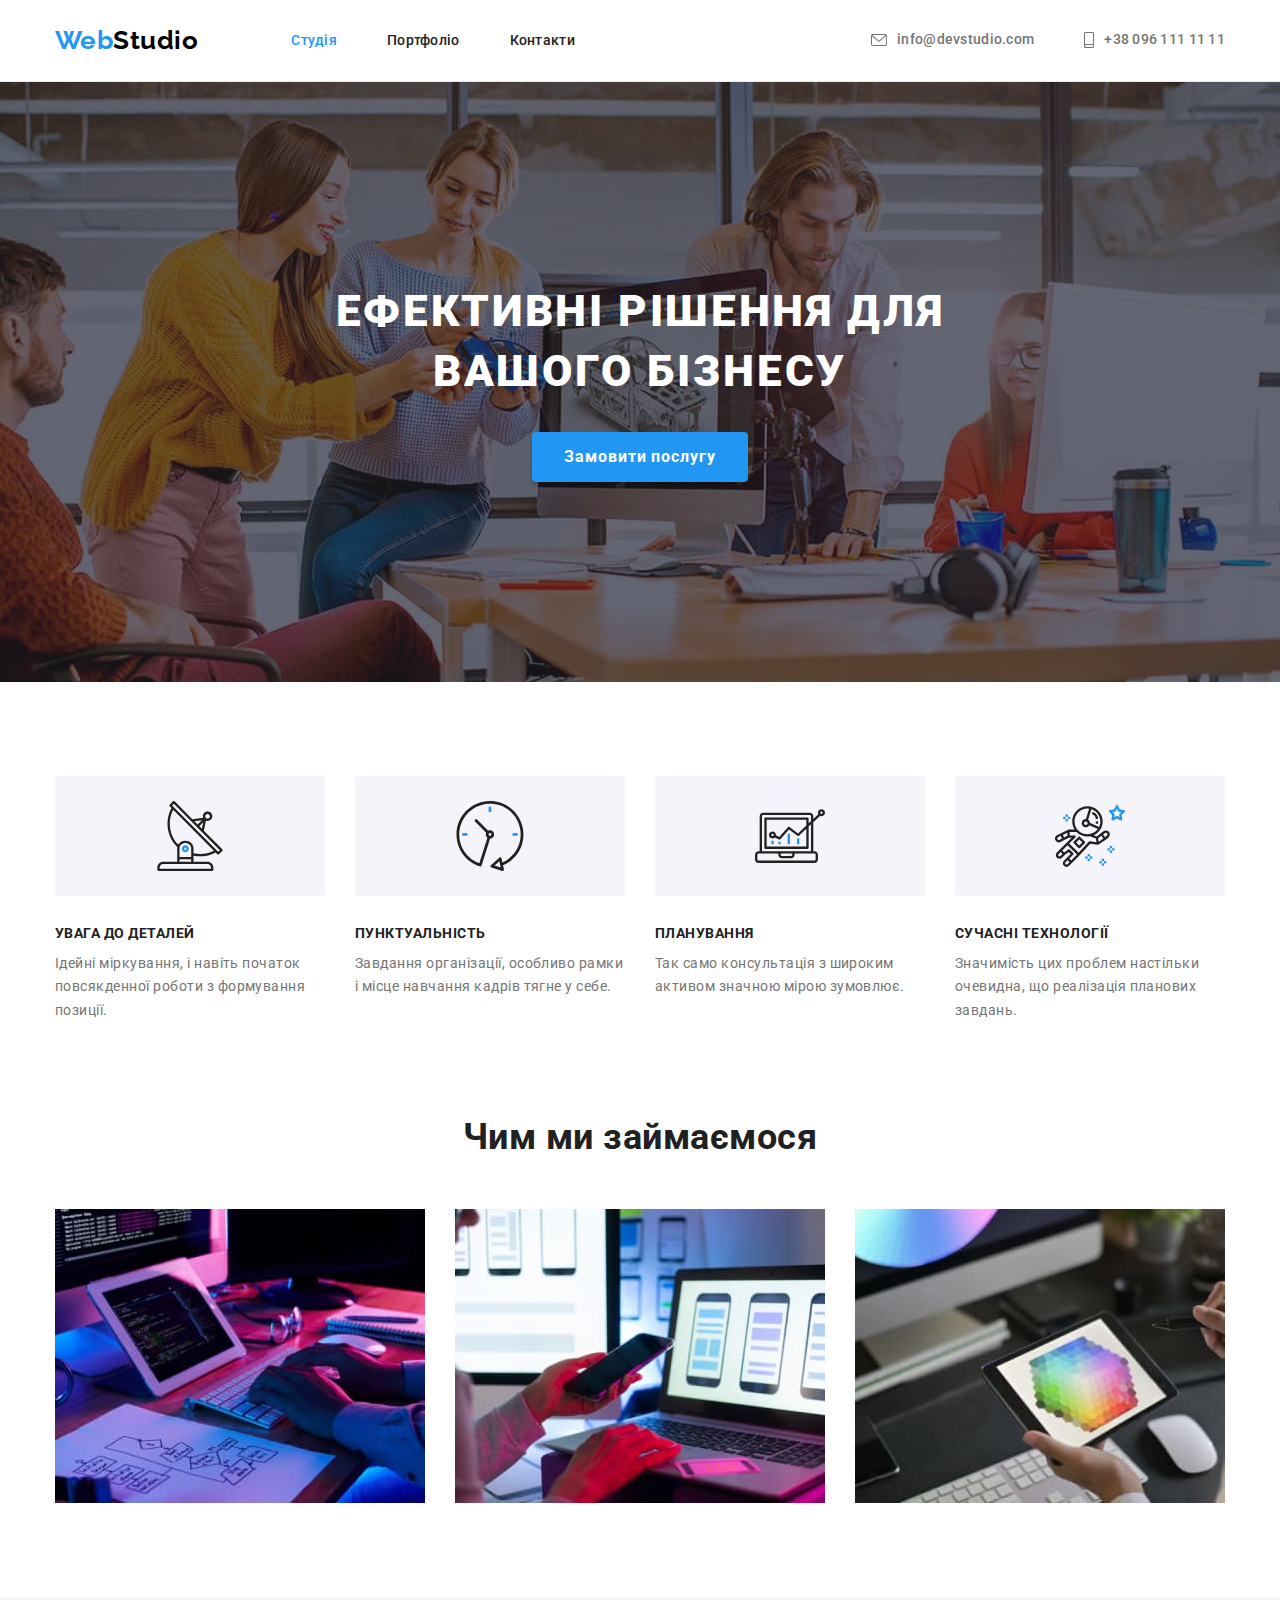
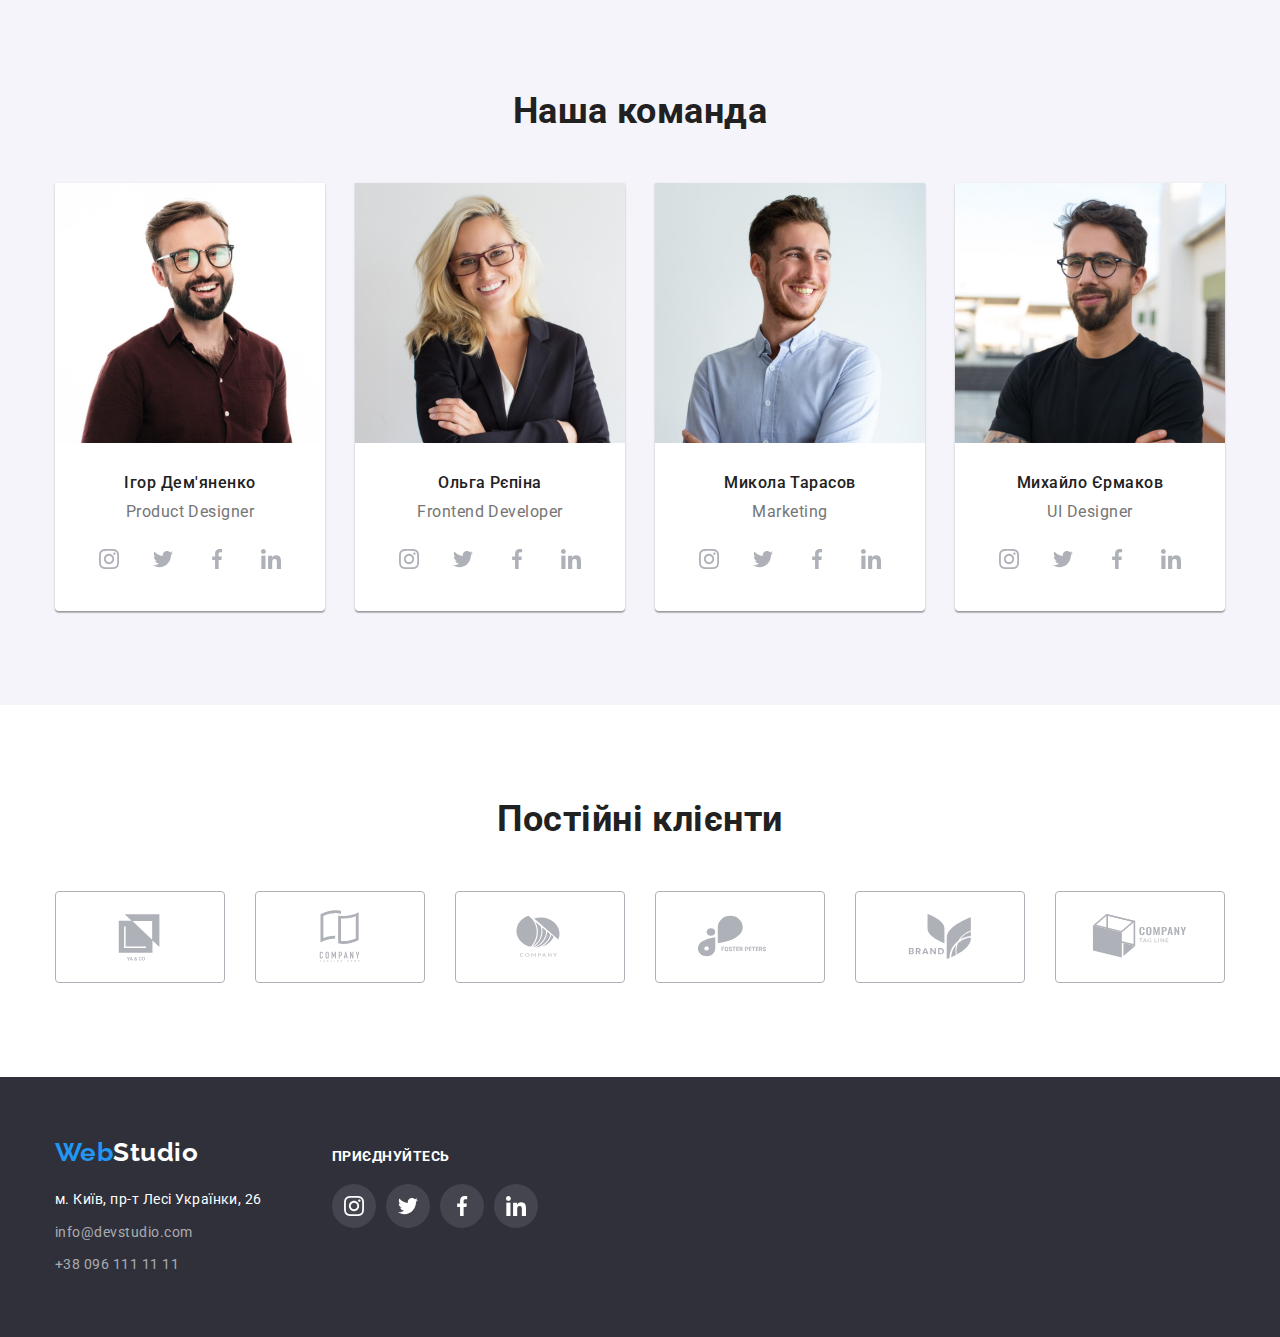
==== index.html @ dd280669 "creates repo" ====
<!DOCTYPE html>
<html lang="uk">
  <head>
    <meta charset="UTF-8" />
    <meta http-equiv="X-UA-Compatible" content="IE=edge" />
    <meta name="viewport" content="width=device-width, initial-scale=1.0" />
    <link rel="preconnect" href="https://fonts.googleapis.com" />
    <link rel="preconnect" href="https://fonts.gstatic.com" crossorigin />
    <link
      href="https://fonts.googleapis.com/css2?family=Raleway:wght@700&family=Roboto:wght@400;500;700;900&display=swap"
      rel="stylesheet"
    />
    <link
      rel="stylesheet"
      href="https://cdn.jsdelivr.net/npm/modern-normalize@1.1.0/modern-normalize.min.css"
    />
    <link rel="stylesheet" href="./styles/styles.css" />
    <title>WebStudio</title>
  </head>
  <body>
    <!--header-->
    <header class="page-header">
      <div class="container main-header">
        <nav class="header-nav">
          <div class="head-wrap">
            <a class="logo link" href="./index.html" lang="en">
              <span class="logo-accent">Web</span>Studio</a
            >
            <ul class="nav list">
              <li class="nav-list-item">
                <a href="./index.html" class="nav-link link current">Студія</a>
              </li>
              <li class="nav-list-item">
                <a href="./portfolio.html" class="nav-link link">Портфоліо</a>
              </li>
              <li class="nav-list-item">
                <a href="#" class="nav-link link">Контакти</a>
              </li>
            </ul>
          </div>
        </nav>
        <ul class="contacts list">
          <li class="header-contacts-item">
            <a
              href="mailto:info@devstudio.com"
              lang="en"
              class="header-contact-link link"
            >
              <svg class="icon-header">
                <use
                  lang="en"
                  aria-label="mail icon"
                  href="./images/sprite.svg#icon-envelope"
                ></use>
              </svg>
              info@devstudio.com</a
            >
          </li>
          <li class="header-contacts-item">
            <a href="tel:+380961111111" class="header-contact-link link">
              <svg class="icon-header telephone">
                <use
                  lang="en"
                  aria-label="telephone icon"
                  href="./images/sprite.svg#icon-smartphone"
                ></use>
              </svg>
              +38 096 111 11 11</a
            >
          </li>
        </ul>
      </div>
    </header>
    <!--content-->
    <main>
      <!--section1-hero-->
      <section class="hero">
        <div class="container">
          <div class="hero-wrapper">
            <h1 class="hero-title">Ефективні рішення для вашого бізнесу</h1>
            <button type="button" class="hero-button">Замовити послугу</button>
          </div>
        </div>
      </section>
      <!--section2-features-->
      <section class="features section">
        <div class="container">
          <h2 class="title-hide">Особливості</h2>
          <ul class="features-list list">
            <li class="feature-item">
              <div class="feature-icon-wrapper">
                <svg lang="en" aria-label="feature icon" class="feature-icon">
                  <use href="./images/sprite.svg#icon-feat1"></use>
                </svg>
              </div>
              <h3 class="feature-title">Увага до деталей</h3>
              <p class="feature-description">
                Ідейні міркування, і навіть початок повсякденної роботи з
                формування позиції.
              </p>
            </li>
            <li class="feature-item">
              <div class="feature-icon-wrapper">
                <svg lang="en" aria-label="feature icon" class="feature-icon">
                  <use href="./images/sprite.svg#icon-feat2"></use>
                </svg>
              </div>
              <h3 class="feature-title">Пунктуальність</h3>
              <p class="feature-description">
                Завдання організації, особливо рамки і місце навчання кадрів
                тягне у себе.
              </p>
            </li>
            <li class="feature-item">
              <div class="feature-icon-wrapper">
                <svg lang="en" aria-label="feature icon" class="feature-icon">
                  <use href="./images/sprite.svg#icon-feat3"></use>
                </svg>
              </div>
              <h3 class="feature-title">Планування</h3>
              <p class="feature-description">
                Так само консультація з широким активом значною мірою зумовлює.
              </p>
            </li>
            <li class="feature-item">
              <div class="feature-icon-wrapper">
                <svg lang="en" aria-label="feature icon" class="feature-icon">
                  <use href="./images/sprite.svg#icon-feat4"></use>
                </svg>
              </div>
              <h3 class="feature-title">Сучасні технології</h3>
              <p class="feature-description">
                Значимість цих проблем настільки очевидна, що реалізація
                планових завдань.
              </p>
            </li>
          </ul>
        </div>
      </section>
      <!--section3-what-we-do-->
      <section class="our-work section">
        <div class="container">
          <h2 class="section-title">Чим ми займаємося</h2>
          <ul class="work-list list">
            <li class="work-list-line">
              <img
                src="./images/main/wwd1.jpg"
                alt="Фото чим ми займаємось 1"
                width="370"
              />
            </li>
            <li class="work-list-line">
              <img
                src="./images/main/wwd2.jpg"
                alt="Фото чим ми займаємось 2"
                width="370"
              />
            </li>
            <li class="work-list-line">
              <img
                src="./images/main/wwd3.jpg"
                alt="Фото чим ми займаємось 3"
                width="370"
              />
            </li>
          </ul>
        </div>
      </section>
      <!-- section4-our-team-->
      <section class="our-team section">
        <div class="container">
          <h2 class="section-title">Наша команда</h2>
          <ul class="team-list list">
            <li class="team-member-card item">
              <img
                src="./images/main/ot1.jpg"
                alt="Ігор Дем'яненко"
                width="270"
              />
              <div class="member-description">
                <h3 class="team-member">Ігор Дем'яненко</h3>
                <p lang="en" class="team-member-position">Product Designer</p>
                <ul class="social-list list">
                  <li class="social-list-item">
                    <a href="#" class="social-list-link link">
                      <svg
                        lang="en"
                        aria-label="instagram link"
                        class="social-list-icon"
                      >
                        <use href="./images/sprite.svg#icon-instagram"></use>
                      </svg>
                    </a>
                  </li>
                  <li class="social-list-item">
                    <a href="#" class="social-list-link link">
                      <svg
                        lang="en"
                        aria-label="twitter link"
                        class="social-list-icon"
                      >
                        <use href="./images/sprite.svg#icon-twitter"></use>
                      </svg>
                    </a>
                  </li>
                  <li class="social-list-item">
                    <a href="#" class="social-list-link link">
                      <svg
                        lang="en"
                        aria-label="facebook link"
                        class="social-list-icon"
                      >
                        <use href="./images/sprite.svg#icon-facebook"></use>
                      </svg>
                    </a>
                  </li>
                  <li class="social-list-item">
                    <a href="#" class="social-list-link link">
                      <svg
                        lang="en"
                        aria-label="linkedin link"
                        class="social-list-icon"
                      >
                        <use href="./images/sprite.svg#icon-linkedin"></use>
                      </svg>
                    </a>
                  </li>
                </ul>
              </div>
            </li>
            <li class="team-member-card item">
              <img src="./images/main/ot2.jpg" alt="Ольга Рєпіна" width="270" />
              <div class="member-description">
                <h3 class="team-member">Ольга Рєпіна</h3>
                <p class="team-member-position" lang="en">Frontend Developer</p>
                <ul class="social-list list">
                  <li class="social-list-item">
                    <a href="#" class="social-list-link link">
                      <svg
                        lang="en"
                        aria-label="instagram link"
                        class="social-list-icon"
                      >
                        <use href="./images/sprite.svg#icon-instagram"></use>
                      </svg>
                    </a>
                  </li>
                  <li class="social-list-item">
                    <a href="#" class="social-list-link link">
                      <svg
                        lang="en"
                        aria-label="twitter link"
                        class="social-list-icon"
                      >
                        <use href="./images/sprite.svg#icon-twitter"></use>
                      </svg>
                    </a>
                  </li>
                  <li class="social-list-item">
                    <a href="#" class="social-list-link link">
                      <svg
                        lang="en"
                        aria-label="facebook link"
                        class="social-list-icon"
                      >
                        <use href="./images/sprite.svg#icon-facebook"></use>
                      </svg>
                    </a>
                  </li>
                  <li class="social-list-item">
                    <a href="#" class="social-list-link link">
                      <svg
                        lang="en"
                        aria-label="linkedin link"
                        class="social-list-icon"
                      >
                        <use href="./images/sprite.svg#icon-linkedin"></use>
                      </svg>
                    </a>
                  </li>
                </ul>
              </div>
            </li>
            <li class="team-member-card item">
              <img
                src="./images/main/ot3.jpg"
                alt="Микола Тарасов"
                width="270"
              />
              <div class="member-description">
                <h3 class="team-member">Микола Тарасов</h3>
                <p class="team-member-position" lang="en">Marketing</p>
                <ul class="social-list list">
                  <li class="social-list-item">
                    <a href="#" class="social-list-link link">
                      <svg
                        lang="en"
                        aria-label="instagram link"
                        class="social-list-icon"
                      >
                        <use href="./images/sprite.svg#icon-instagram"></use>
                      </svg>
                    </a>
                  </li>
                  <li class="social-list-item">
                    <a href="#" class="social-list-link link">
                      <svg
                        lang="en"
                        aria-label="twitter link"
                        class="social-list-icon"
                      >
                        <use href="./images/sprite.svg#icon-twitter"></use>
                      </svg>
                    </a>
                  </li>
                  <li class="social-list-item">
                    <a href="#" class="social-list-link link">
                      <svg
                        lang="en"
                        aria-label="facebook link"
                        class="social-list-icon"
                      >
                        <use href="./images/sprite.svg#icon-facebook"></use>
                      </svg>
                    </a>
                  </li>
                  <li class="social-list-item">
                    <a href="#" class="social-list-link link">
                      <svg
                        lang="en"
                        aria-label="linkedin link"
                        class="social-list-icon"
                      >
                        <use href="./images/sprite.svg#icon-linkedin"></use>
                      </svg>
                    </a>
                  </li>
                </ul>
              </div>
            </li>
            <li class="team-member-card item">
              <img
                src="./images/main/ot4.jpg"
                alt="Михайло Єрмаков"
                width="270"
              />
              <div class="member-description">
                <h3 class="team-member">Михайло Єрмаков</h3>
                <p class="team-member-position" lang="en">UI Designer</p>
                <ul class="social-list list">
                  <li class="social-list-item">
                    <a href="#" class="social-list-link link">
                      <svg
                        lang="en"
                        aria-label="instagram link"
                        class="social-list-icon"
                      >
                        <use href="./images/sprite.svg#icon-instagram"></use>
                      </svg>
                    </a>
                  </li>
                  <li class="social-list-item">
                    <a href="#" class="social-list-link link">
                      <svg
                        lang="en"
                        aria-label="twitter link"
                        class="social-list-icon"
                      >
                        <use href="./images/sprite.svg#icon-twitter"></use>
                      </svg>
                    </a>
                  </li>
                  <li class="social-list-item">
                    <a href="#" class="social-list-link link">
                      <svg
                        lang="en"
                        aria-label="facebook link"
                        class="social-list-icon"
                      >
                        <use href="./images/sprite.svg#icon-facebook"></use>
                      </svg>
                    </a>
                  </li>
                  <li class="social-list-item">
                    <a href="#" class="social-list-link link">
                      <svg
                        lang="en"
                        aria-label="linkedin link"
                        class="social-list-icon"
                      >
                        <use href="./images/sprite.svg#icon-linkedin"></use>
                      </svg>
                    </a>
                  </li>
                </ul>
              </div>
            </li>
          </ul>
        </div>
      </section>
      <!--section5-our-clients-->
      <section class="clients section">
        <div class="container">
          <h2 class="section-title">Постійні клієнти</h2>
          <ul class="clients-list list">
            <li class="clients-item">
              <a href="" class="clients-link link">
                <svg
                  lang="en"
                  aria-label="clients logo"
                  class="clients-logo-icon"
                >
                  <use href="./images/sprite.svg#icon-logo1"></use>
                </svg>
              </a>
            </li>
            <li class="clients-item">
              <a href="" class="clients-link link">
                <svg
                  lang="en"
                  aria-label="clients logo"
                  class="clients-logo-icon"
                >
                  <use href="./images/sprite.svg#icon-logo2"></use>
                </svg>
              </a>
            </li>
            <li class="clients-item">
              <a href="" class="clients-link link">
                <svg
                  lang="en"
                  aria-label="clients logo"
                  class="clients-logo-icon"
                >
                  <use href="./images/sprite.svg#icon-logo3"></use>
                </svg>
              </a>
            </li>
            <li class="clients-item">
              <a href="" class="clients-link link">
                <svg
                  lang="en"
                  aria-label="clients logo"
                  class="clients-logo-icon"
                >
                  <use href="./images/sprite.svg#icon-logo4"></use>
                </svg>
              </a>
            </li>
            <li class="clients-item">
              <a href="" class="clients-link link">
                <svg
                  lang="en"
                  aria-label="clients logo"
                  class="clients-logo-icon"
                >
                  <use href="./images/sprite.svg#icon-logo5"></use>
                </svg>
              </a>
            </li>
            <li class="clients-item">
              <a href="" class="clients-link link">
                <svg
                  lang="en"
                  aria-label="clients logo"
                  class="clients-logo-icon"
                >
                  <use href="./images/sprite.svg#icon-logo6"></use>
                </svg>
              </a>
            </li>
          </ul>
        </div>
      </section>
    </main>
    <!--footer-->
    <footer class="main-footer">
      <div class="container footer-wrapper">
        <div class="footer-left-side">
          <a class="footer-logo link" href="./index.html" lang="en">
            <span class="logo-accent">Web</span>Studio</a
          >
          <address class="footer-address">
            <ul class="address-list list">
              <li class="footer-address-item">
                <a
                  class="address-map link"
                  href="https://goo.gl/maps/CPtrU1FHBa2aNyZL9"
                  target="_blank"
                  rel="noopener noreferrer nofollow"
                  >м. Київ, пр-т Лесі Українки, 26</a
                >
              </li>
              <li class="footer-address-item">
                <a
                  class="footer-contact link"
                  href="mailto:info@devstudio.com"
                  lang="en"
                  >info@devstudio.com</a
                >
              </li>
              <li class="footer-address-item">
                <a class="footer-contact link" href="tel:+380961111111"
                  >+38 096 111 11 11</a
                >
              </li>
            </ul>
          </address>
        </div>

        <div class="footer-social">
          <p class="foter-social-title">приєднуйтесь</p>
          <ul class="social-list list">
            <li class="footer-social-item">
              <a class="footer-social-link" href="">
                <svg
                  lang="en"
                  aria-label="instagram icon"
                  class="footer-social-icon"
                >
                  <use href="./images/sprite.svg#icon-instagram"></use>
                </svg>
              </a>
            </li>
            <li class="footer-social-item">
              <a class="footer-social-link" href="">
                <svg
                  lang="en"
                  aria-label="twitter icon"
                  class="footer-social-icon"
                >
                  <use href="./images/sprite.svg#icon-twitter"></use>
                </svg>
              </a>
            </li>
            <li class="footer-social-item">
              <a class="footer-social-link" href="">
                <svg
                  lang="en"
                  aria-label="facebook icon"
                  class="footer-social-icon"
                >
                  <use href="./images/sprite.svg#icon-facebook"></use>
                </svg>
              </a>
            </li>
            <li class="footer-social-item">
              <a class="footer-social-link" href="">
                <svg
                  lang="en"
                  aria-label="linkedin icon"
                  class="footer-social-icon"
                >
                  <use href="./images/sprite.svg#icon-linkedin"></use>
                </svg>
              </a>
            </li>
          </ul>
        </div>
      </div>
    </footer>
  </body>
</html>
---- styles/styles.css ----
:root {
  /* colors */
  --main-theme-color: #fff;
  --secondary-theme-color: #f5f5f5;
  --hero-bg-color: #c4c4c4;
  --hero-overlay-color: rgba(47, 48, 58, 0.4);
  --footer-bg-color: #2f303a;
  --filter-button-bg-color: #f5f4fa;
  --main-text-color: #212121;
  --secondary-text-color: #757575;
  --logo-header-color: #000;
  --accent-color: #2196f3;
  --button-bg-accent-color: #188ce8;
  --footer-contact-color: rgba(255, 255, 255, 0.6);
  --border-color: #ececec;
  --button-shadow: rgba(0, 0, 0, 0.15);
  --feature-bg-color: #f5f4fa;
  --team-member-box-shadow-color1: rgba(0, 0, 0, 0.12);
  --team-member-box-shadow-color2: rgba(0, 0, 0, 0.14);
  --team-member-box-shadow-color3: rgba(0, 0, 0, 0.2);
  --social-list-icon-fill: #afb1b8;
  --footer-social-link-color: rgba(255, 255, 255, 0.1);
  --portfolio-card-shadow-color1: rgba(0, 0, 0, 0.1);
  --portfolio-card-shadow-color2: rgba(0, 0, 0, 0.8);
  --portfolio-card-shadow-color3: rgba(0, 0, 0, 0.12);
  --portfolio-card-border-color: #eeeeee;

  /* fonts */
  --primary-font: "roboto", sans-serif;
  --secondary-font: "raleway", sans-serif;
}

/* styles reset */

h1,
h2,
h3,
h4,
p {
  margin-top: 0;
  margin-bottom: 0;
}

ul,
ol {
  margin-top: 0;
  margin-bottom: 0;
  padding-left: 0;
}

.link {
  text-decoration: none;
}

.list {
  list-style: none;
}

img {
  display: block;
  max-width: 100%;
  height: auto;
}

button {
  cursor: pointer;
}

/* =================common styles================ */
body {
  font-family: var(--primary-font);
  background-color: var(--main-theme-color);
  color: var(--main-text-color);
  letter-spacing: 0.03em;
}

.title-hide {
  position: absolute;
  white-space: nowrap;
  width: 1px;
  height: 1px;
  overflow: hidden;
  border: 0;
  padding: 0;
  clip: rect(0 0 0 0);
  clip-path: inset(50%);
  margin: -1px;
}

.container {
  width: 1200px;
  margin-left: auto;
  margin-right: auto;
  padding-left: 15px;
  padding-right: 15px;
}

.section {
  padding-bottom: 94px;
  padding-top: 94px;
}

.section-title {
  margin-bottom: 50px;

  text-align: center;
  font-weight: 700;
  font-size: 36px;
  line-height: 1.16;
}

/* =================/common styles================ */

/* =================index.html styles================ */

/* =====================header-styles===================== */
.page-header {
  border-bottom: 1px solid var(--border-color);
}

.main-header {
  display: flex;
  justify-content: space-between;
  align-items: center;
}

.head-wrap {
  display: flex;
  align-items: center;
}

.nav {
  display: flex;
  column-gap: 50px;
}

.logo {
  margin-right: 93px;
  padding-top: 25px;
  padding-bottom: 25px;

  font-family: var(--secondary-font);
  font-weight: 700;
  font-size: 26px;
  line-height: 1.19;
  color: var(--logo-header-color);
}

.logo-accent {
  color: var(--accent-color);
}

.nav-link {
  padding-top: 32px;
  padding-bottom: 32px;

  font-weight: 500;
  font-size: 14px;
  line-height: 1.14;
  letter-spacing: 0.02em;
  color: var(--main-text-color);
}

.nav .nav-link:hover,
.nav .nav-link:focus {
  color: var(--accent-color);
}

.contacts {
  display: flex;
  column-gap: 50px;
}

.icon-header {
  width: 16px;
  height: 12px;
  margin-right: 10px;
  fill: currentColor;
}

.icon-header.telephone {
  width: 10px;
  height: 16px;
}

.header-contact-link {
  padding-top: 32px;
  padding-bottom: 32px;

  display: flex;
  align-items: center;

  font-weight: 500;
  font-size: 14px;
  line-height: 1.14;
  letter-spacing: 0.02em;
  color: var(--secondary-text-color);
}

.header-contact-link:hover,
.header-contact-link:focus {
  color: var(--accent-color);
  fill: var(--accent-color);
}

/* =====================/header-styles===================== */

/* =====================hero-styles===================== */
.hero {
  margin: 0 auto;

  background-color: var(--hero-bg-color);
  background-image: linear-gradient(
      var(--hero-overlay-color),
      var(--hero-overlay-color)
    ),
    url(../images/main/bg.jpg);
  background-repeat: no-repeat;
  background-position: center;
  background-size: cover;

  max-width: 1600px;
  text-align: center;
  padding-top: 200px;
  padding-bottom: 200px;
}

.hero-title {
  margin-bottom: 30px;
  margin-left: auto;
  margin-right: auto;

  width: 700px;
  font-weight: 900;
  font-size: 44px;
  line-height: 1.36;
  letter-spacing: 0.06em;
  text-transform: uppercase;
  color: var(--main-theme-color);
}

.hero-button {
  display: flex;
  justify-content: center;
  align-items: center;

  margin-left: auto;
  margin-right: auto;

  width: 216px;
  height: 50px;

  text-align: center;
  font-family: inherit;
  background-color: var(--accent-color);
  font-weight: 700;
  font-size: 16px;
  line-height: 1.88;
  letter-spacing: 0.06em;
  color: var(--main-theme-color);
  cursor: pointer;

  border: 0;
  box-shadow: 0px 4px 4px var(--button-shadow);
  border-radius: 4px;
}

.hero-button:hover,
.hero-button:focus {
  background-color: var(--button-bg-accent-color);
}
/* =================/hero styles================ */

/* =================features styles================ */

.feature-icon-wrapper {
  display: flex;
  justify-content: center;
  align-items: center;

  margin-bottom: 30px;

  width: 270px;
  height: 120px;
  background: var(--feature-bg-color);
  border-radius: 4px;
}

.feature-icon {
  width: 70px;
  height: 70px;
}

.features-list {
  display: flex;
  column-gap: 30px;
}

.feature-item {
  flex-basis: calc((100% - 90px) / 4);
}

.feature-title {
  margin-bottom: 10px;

  font-weight: 700;
  font-size: 14px;
  line-height: 1.14;
  text-transform: uppercase;
}

.feature-description {
  font-size: 14px;
  line-height: 1.71;
  color: var(--secondary-text-color);
}
/* =================/features styles================ */

/* =================our work - styles================ */
.our-work {
  padding-top: 0;
}

.work-list {
  display: flex;
  column-gap: 30px;
}

.work-list-line {
  flex-basis: calc((100%-60px) / 3);
}
/* =================/our work - styles================ */

/* =================our team - styles================ */

.our-team {
  background-color: var(--filter-button-bg-color);
}

.team-list {
  display: flex;
  flex-wrap: wrap;
  gap: 30px;
}

.team-member-card {
  background-color: var(--main-theme-color);

  box-shadow: 0px 1px 3px var(--team-member-box-shadow-color1),
    0px 1px 1px var(--team-member-box-shadow-color2),
    0px 2px 1px var(--team-member-box-shadow-color3);
  border-radius: 0px 0px 4px 4px;
}

.team-member-card.item {
  flex-basis: calc((100% - 90px) / 4);
}

.member-description {
  padding: 30px;
}

.team-member {
  margin-bottom: 10px;

  text-align: center;

  font-weight: 500;
  font-size: 16px;
  line-height: 1.19;
}

.team-member-position {
  margin-bottom: 16px;

  text-align: center;

  font-size: 16px;
  line-height: 1.19;
  color: var(--secondary-text-color);
}

.social-list {
  display: flex;
  column-gap: 10px;
  justify-content: center;
}

.social-list-link {
  display: flex;
  justify-content: center;
  align-items: center;
  width: 44px;
  height: 44px;
  border-radius: 50%;
  background-color: var(--main-theme-color);
  fill: var(--social-list-icon-fill);
}

.social-list-icon {
  width: 20px;
  height: 20px;
}

.social-list-link:hover,
.social-list-link:focus {
  background-color: var(--accent-color);
}

.social-list-link:hover .social-list-icon,
.social-list-link:focus .social-list-icon {
  fill: var(--main-theme-color);
}
/* =================/our team - styles================ */

/* =================our clients - styles================ */

.clients-list {
  display: flex;
  gap: 30px;
}

.clients-link {
  border: 1px solid var(--social-list-icon-fill);
  border-radius: 4px;
  display: flex;
  justify-content: center;
  align-items: center;

  width: 170px;
  height: 92px;

  fill: var(--social-list-icon-fill);
}

.clients-logo-icon {
  width: 106px;
  height: 60px;
}

.clients-link:hover,
.clients-link:focus {
  border: 1px solid var(--accent-color);
}

.clients-link:hover .clients-logo-icon,
.clients-link:focus .clients-logo-icon {
  fill: var(--accent-color);
}

/* =================/our clients - styles================ */

/* =================footer styles================ */
.main-footer {
  padding-top: 60px;
  padding-bottom: 60px;
  background-color: var(--footer-bg-color);
}

.footer-wrapper {
  display: flex;
  align-items: baseline;
}

.footer-logo {
  display: block;
  margin-bottom: 20px;

  font-family: var(--secondary-font);
  font-weight: 700;
  font-size: 26px;
  line-height: 1.19;
  color: var(--main-theme-color);
}

.footer-address-item:not(:last-child) {
  margin-bottom: 9px;
}

.address-map {
  font-style: normal;
  font-size: 14px;
  line-height: 1.71;
  color: var(--main-theme-color);
}

.footer-contact {
  font-style: normal;
  font-size: 14px;
  line-height: 1.71;
  color: var(--footer-contact-color);
}

.address-map:hover,
.address-map:focus,
.footer-contact:hover,
.footer-contact:focus {
  color: var(--accent-color);
}

.footer-social {
  margin-left: 70px;
}

.foter-social-title {
  text-transform: uppercase;
  font-weight: 700;
  font-size: 14px;
  line-height: 1, 14;

  margin-bottom: 20px;

  color: var(--main-theme-color);
}

.footer-social-list {
  display: flex;
  justify-content: flex-start;
}

.footer-social-link {
  display: flex;
  justify-content: center;
  align-items: center;
  width: 44px;
  height: 44px;
  border-radius: 50%;
  background-color: var(--footer-social-link-color);
  fill: var(--main-theme-color);
}
.footer-social-icon {
  width: 20px;
  height: 20px;
}

.footer-social-link:hover,
.footer-social-link:focus {
  background-color: var(--accent-color);
}
/* =================/footer styles================ */

/* =================portfolio.html styles================ */

/* =================portfolio styles================ */

.filter-list {
  margin-bottom: 50px;
  display: flex;
  justify-content: center;
  column-gap: 8px;
}

.portfolio-button {
  padding-top: 6px;
  padding-bottom: 6px;
  padding-left: 25px;
  padding-right: 25px;

  min-width: 63px;

  background-color: var(--filter-button-bg-color);
  font-family: inherit;
  font-weight: 500;
  font-size: 16px;
  line-height: 1.63;
  cursor: pointer;

  border: 0;
  border-radius: 4px;
}

.portfolio-button:hover,
.portfolio-button:focus {
  background-color: var(--accent-color);
  color: var(--main-theme-color);

  box-shadow: 0px 3px 1px rgba(0, 0, 0, 0.1), 0px 1px 2px rgba(0, 0, 0, 0.08),
    0px 2px 2px rgba(0, 0, 0, 0.12);
}

.gallery-list {
  display: flex;
  flex-wrap: wrap;
  gap: 30px;
}

.project-link {
  display: inline-block;
}

.project-link:hover,
.project-link:focus {
  box-shadow: 0px 1px 1px rgba(0, 0, 0, 0.12), 0px 4px 4px rgba(0, 0, 0, 0.06),
    1px 4px 6px rgba(0, 0, 0, 0.16);
}

.item {
  flex-basis: calc((100% - 60px) / 3);
}

.project-wrapper {
  padding-left: 24px;
  padding-right: 24px;
  padding-top: 20px;
  padding-bottom: 20px;
  border-bottom: 1px solid var(--border-color);
  border-left: 1px solid var(--border-color);
  border-right: 1px solid var(--border-color);
}

.project-name {
  margin-bottom: 4px;

  font-weight: 700;
  font-size: 18px;
  line-height: 2;
  letter-spacing: 0.06em;
  color: var(--main-text-color);
}

.project-type {
  font-size: 16px;
  line-height: 1.88;
  color: var(--secondary-text-color);
}

.current {
  color: var(--accent-color);
}
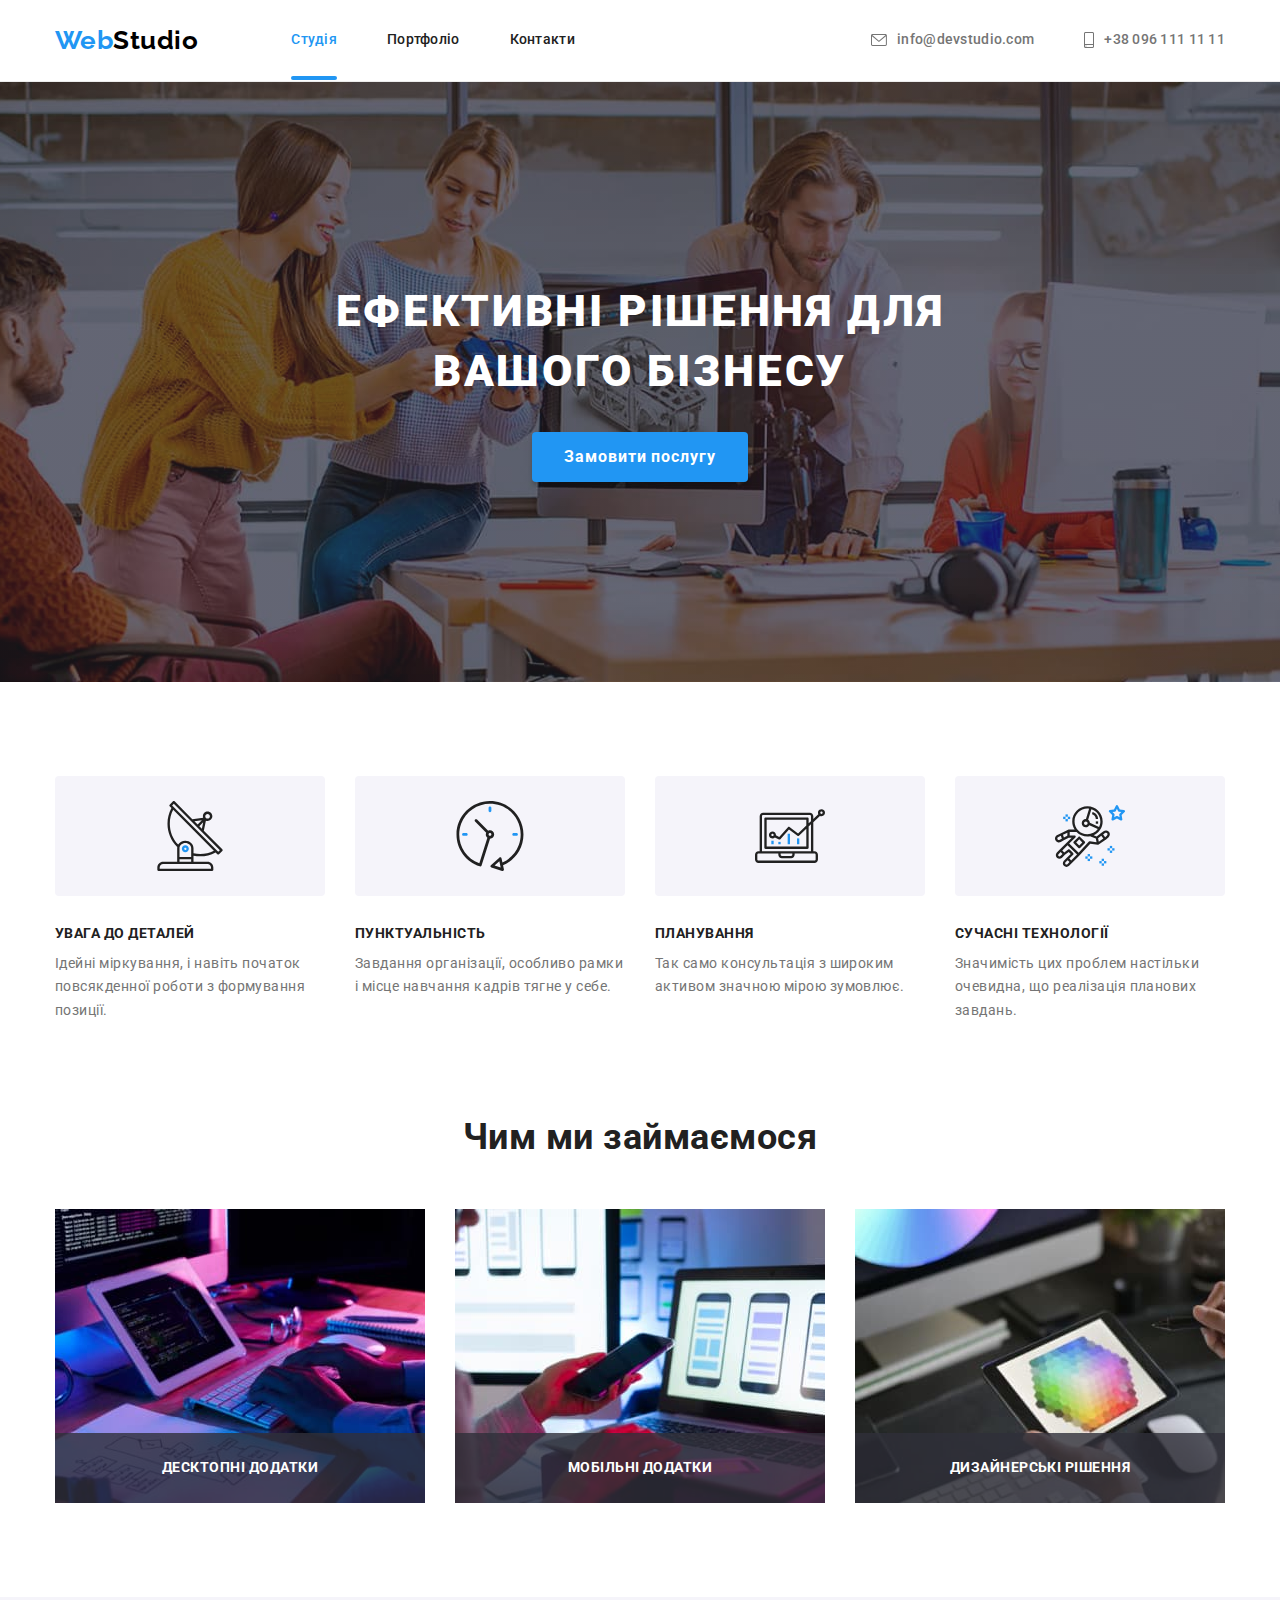
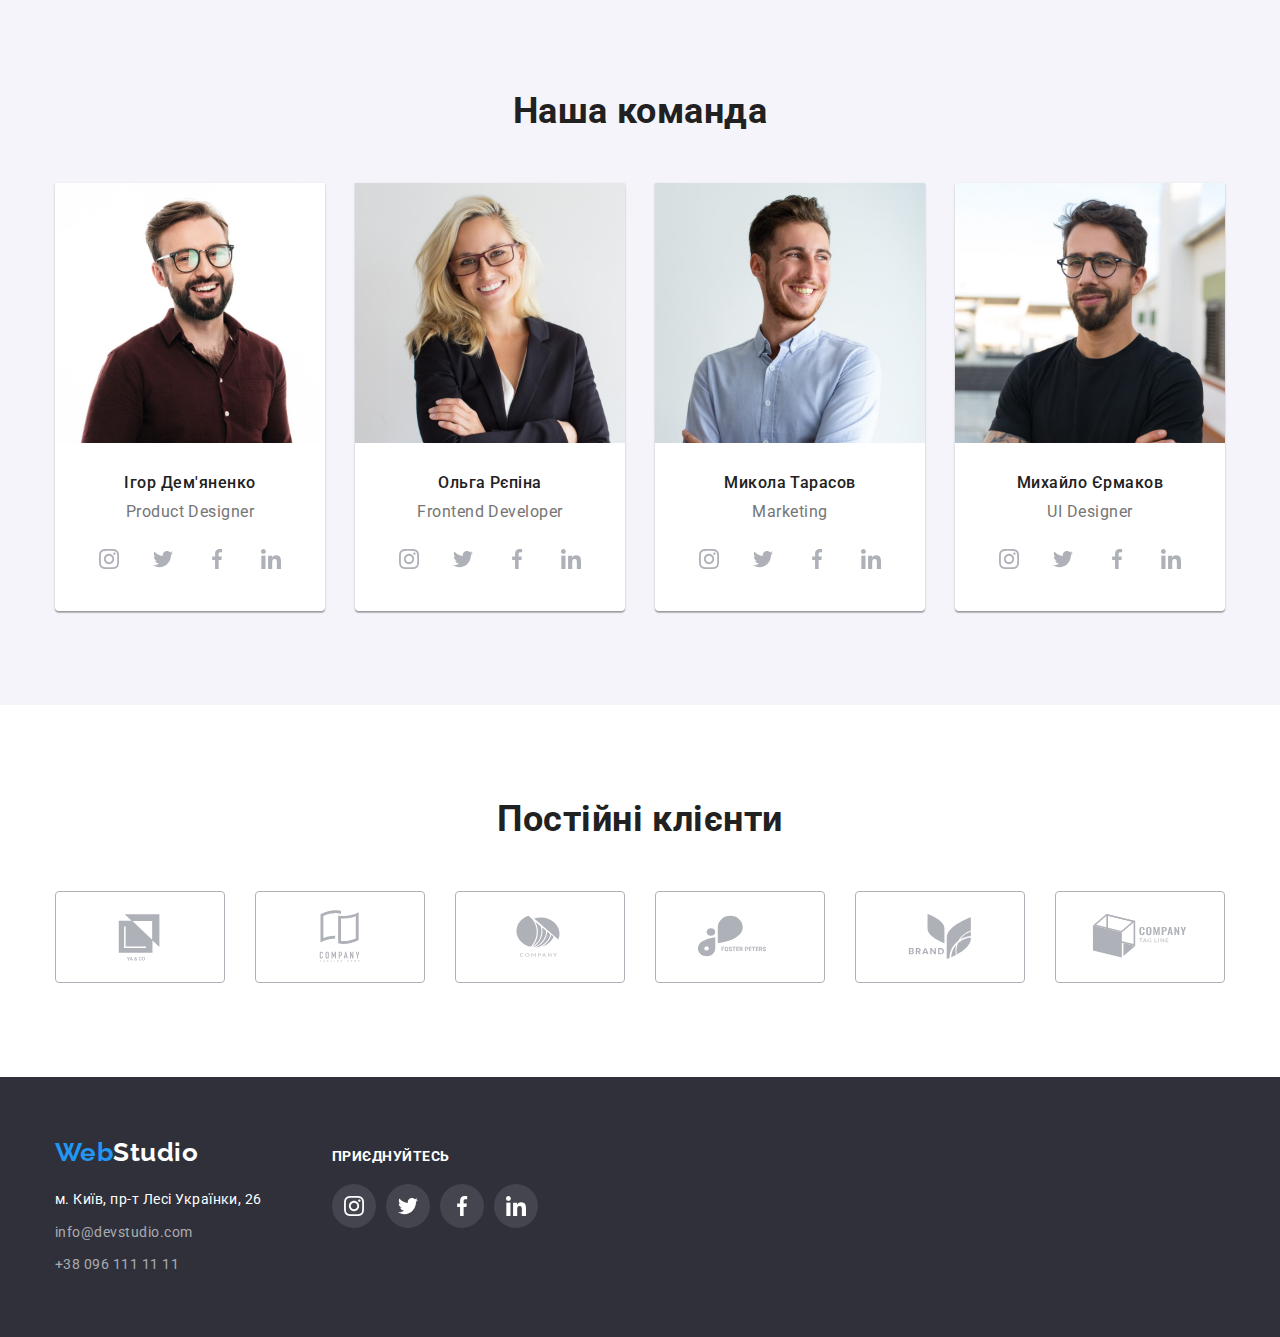
==== commit 97cf5698: "adds animations and modal" ====
--- a/index.html
+++ b/index.html
@@ -78,7 +78,9 @@
         <div class="container">
           <div class="hero-wrapper">
             <h1 class="hero-title">Ефективні рішення для вашого бізнесу</h1>
-            <button type="button" class="hero-button">Замовити послугу</button>
+            <button type="button" class="hero-button" data-modal-open>
+              Замовити послугу
+            </button>
           </div>
         </div>
       </section>
@@ -143,25 +145,34 @@
           <h2 class="section-title">Чим ми займаємося</h2>
           <ul class="work-list list">
             <li class="work-list-line">
-              <img
-                src="./images/main/wwd1.jpg"
-                alt="Фото чим ми займаємось 1"
-                width="370"
-              />
+              <div class="work-list-wrap">
+                <img
+                  src="./images/main/wwd1.jpg"
+                  alt="Фото чим ми займаємось 1"
+                  width="370"
+                />
+                <p class="our-wor-topic">Десктопні додатки</p>
+              </div>
             </li>
             <li class="work-list-line">
-              <img
-                src="./images/main/wwd2.jpg"
-                alt="Фото чим ми займаємось 2"
-                width="370"
-              />
+              <div class="work-list-wrap">
+                <img
+                  src="./images/main/wwd2.jpg"
+                  alt="Фото чим ми займаємось 2"
+                  width="370"
+                />
+                <p class="our-wor-topic">Мобільні додатки</p>
+              </div>
             </li>
             <li class="work-list-line">
-              <img
-                src="./images/main/wwd3.jpg"
-                alt="Фото чим ми займаємось 3"
-                width="370"
-              />
+              <div class="work-list-wrap">
+                <img
+                  src="./images/main/wwd3.jpg"
+                  alt="Фото чим ми займаємось 3"
+                  width="370"
+                />
+                <p class="our-wor-topic">Дизайнерські рішення</p>
+              </div>
             </li>
           </ul>
         </div>
@@ -559,5 +570,18 @@
         </div>
       </div>
     </footer>
+
+    <!--modals-->
+    <div class="backdrop is-hidden" data-modal>
+      <div class="modal">
+        <button type="button" class="close-modal-btn" data-modal-close>
+          <svg class="modal-close-icon">
+            <use href="./images/sprite.svg#icon-close-btn"></use>
+          </svg>
+        </button>
+      </div>
+    </div>
+    <!--scripts-->
+    <script src="./js/modal.js"></script>
   </body>
 </html>
--- a/styles/styles.css
+++ b/styles/styles.css
@@ -4,6 +4,7 @@
   --secondary-theme-color: #f5f5f5;
   --hero-bg-color: #c4c4c4;
   --hero-overlay-color: rgba(47, 48, 58, 0.4);
+  --our-work-overlay-bg: rgba(47, 48, 58, 0.8);
   --footer-bg-color: #2f303a;
   --filter-button-bg-color: #f5f4fa;
   --main-text-color: #212121;
@@ -24,10 +25,15 @@
   --portfolio-card-shadow-color2: rgba(0, 0, 0, 0.8);
   --portfolio-card-shadow-color3: rgba(0, 0, 0, 0.12);
   --portfolio-card-border-color: #eeeeee;
+  --portfolio-overlay-color: rgba(33, 150, 243, 0.9);
 
   /* fonts */
   --primary-font: "roboto", sans-serif;
   --secondary-font: "raleway", sans-serif;
+
+  /* animations */
+  --animation-timing-function: cubic-bezier(0.4, 0, 0.2, 1);
+  --animation-duration: 250ms;
 }
 
 /* styles reset */
@@ -150,7 +156,12 @@
   color: var(--accent-color);
 }
 
+.nav-list-item {
+  position: relative;
+}
+
 .nav-link {
+  display: block;
   padding-top: 32px;
   padding-bottom: 32px;
 
@@ -159,6 +170,21 @@
   line-height: 1.14;
   letter-spacing: 0.02em;
   color: var(--main-text-color);
+
+  transition: color var(--animation-duration) var(--animation-timing-function);
+}
+
+.current.nav-link::after {
+  position: absolute;
+  left: 0;
+  bottom: 0;
+
+  content: "";
+
+  width: 100%;
+  height: 4px;
+  background-color: var(--accent-color);
+  border-radius: 2px;
 }
 
 .nav .nav-link:hover,
@@ -175,7 +201,7 @@
   width: 16px;
   height: 12px;
   margin-right: 10px;
-  fill: currentColor;
+  --color: currentColor;
 }
 
 .icon-header.telephone {
@@ -195,12 +221,13 @@
   line-height: 1.14;
   letter-spacing: 0.02em;
   color: var(--secondary-text-color);
+
+  transition: color var(--animation-duration) var(--animation-timing-function);
 }
 
 .header-contact-link:hover,
 .header-contact-link:focus {
   color: var(--accent-color);
-  fill: var(--accent-color);
 }
 
 /* =====================/header-styles===================== */
@@ -263,6 +290,9 @@
   border: 0;
   box-shadow: 0px 4px 4px var(--button-shadow);
   border-radius: 4px;
+
+  transition: background-color var(--animation-duration)
+    var(--animation-timing-function);
 }
 
 .hero-button:hover,
@@ -329,6 +359,29 @@
 .work-list-line {
   flex-basis: calc((100%-60px) / 3);
 }
+
+.work-list-wrap {
+  position: relative;
+}
+
+.our-wor-topic {
+  position: absolute;
+  left: 0;
+  bottom: 0;
+
+  display: flex;
+  justify-content: center;
+  align-items: center;
+  height: 70px;
+  width: 100%;
+
+  text-transform: uppercase;
+  font-weight: 700;
+  font-size: 14px;
+  line-height: 1.14;
+  color: var(--main-theme-color);
+  background: var(--our-work-overlay-bg);
+}
 /* =================/our work - styles================ */
 
 /* =================our team - styles================ */
@@ -394,12 +447,17 @@
   height: 44px;
   border-radius: 50%;
   background-color: var(--main-theme-color);
-  fill: var(--social-list-icon-fill);
+  color: var(--social-list-icon-fill);
+
+  transition: background-color var(--animation-duration)
+    var(--animation-timing-function);
 }
 
 .social-list-icon {
   width: 20px;
   height: 20px;
+  --color: currentColor;
+  transition: color var(--animation-duration) var(--animation-timing-function);
 }
 
 .social-list-link:hover,
@@ -409,7 +467,7 @@
 
 .social-list-link:hover .social-list-icon,
 .social-list-link:focus .social-list-icon {
-  fill: var(--main-theme-color);
+  color: var(--main-theme-color);
 }
 /* =================/our team - styles================ */
 
@@ -430,12 +488,16 @@
   width: 170px;
   height: 92px;
 
-  fill: var(--social-list-icon-fill);
+  color: var(--social-list-icon-fill);
+
+  transition: border var(--animation-duration) var(--animation-timing-function);
 }
 
 .clients-logo-icon {
   width: 106px;
   height: 60px;
+  --color: currentColor;
+  transition: color var(--animation-duration) var(--animation-timing-function);
 }
 
 .clients-link:hover,
@@ -445,7 +507,7 @@
 
 .clients-link:hover .clients-logo-icon,
 .clients-link:focus .clients-logo-icon {
-  fill: var(--accent-color);
+  color: var(--accent-color);
 }
 
 /* =================/our clients - styles================ */
@@ -482,6 +544,7 @@
   font-size: 14px;
   line-height: 1.71;
   color: var(--main-theme-color);
+  transition: color var(--animation-duration) var(--animation-timing-function);
 }
 
 .footer-contact {
@@ -489,6 +552,7 @@
   font-size: 14px;
   line-height: 1.71;
   color: var(--footer-contact-color);
+  transition: color var(--animation-duration) var(--animation-timing-function);
 }
 
 .address-map:hover,
@@ -526,11 +590,14 @@
   height: 44px;
   border-radius: 50%;
   background-color: var(--footer-social-link-color);
-  fill: var(--main-theme-color);
+  color: var(--main-theme-color);
+  transition: background-color var(--animation-duration)
+    var(--animation-timing-function);
 }
 .footer-social-icon {
   width: 20px;
   height: 20px;
+  --color: currentColor;
 }
 
 .footer-social-link:hover,
@@ -538,6 +605,71 @@
   background-color: var(--accent-color);
 }
 /* =================/footer styles================ */
+
+/* =================modal styles================ */
+.backdrop {
+  position: fixed;
+  top: 0;
+  left: 0;
+  z-index: 100;
+  width: 100%;
+  height: 100%;
+  background-color: rgba(0, 0, 0, 0.2);
+
+  opacity: 1;
+  scale: 1;
+
+  transition: opacity var(--animation-duration) var(--animation-timing-function),
+    scale var(--animation-duration) var(--animation-timing-function);
+}
+
+.modal {
+  position: absolute;
+  top: 50%;
+  left: 50%;
+  transform: translate(-50%, -50%);
+
+  width: 528px;
+  height: 581px;
+
+  background: var(--main-theme-color);
+  box-shadow: 0px 1px 3px rgba(0, 0, 0, 0.12), 0px 1px 1px rgba(0, 0, 0, 0.14),
+    0px 2px 1px rgba(0, 0, 0, 0.2);
+  border-radius: 4px;
+}
+
+.close-modal-btn {
+  position: absolute;
+  right: 0;
+  top: 0;
+
+  display: flex;
+  justify-content: center;
+  align-items: center;
+
+  margin: 8px;
+
+  width: 30px;
+  height: 30px;
+  border-radius: 50%;
+  background: transparent;
+  border: 1px solid rgba(0, 0, 0, 0.1);
+  padding: 0;
+  color: var(--logo-header-color);
+}
+
+.modal-close-icon {
+  width: 18px;
+  height: 18px;
+  --color: currentColor;
+}
+
+.is-hidden {
+  visibility: hidden;
+  opacity: 0;
+  pointer-events: none;
+}
+/* =================/modal styles================ */
 
 /* =================portfolio.html styles================ */
 
@@ -567,6 +699,10 @@
 
   border: 0;
   border-radius: 4px;
+
+  transition: color var(--animation-duration) var(--animation-timing-function),
+    background-color var(--animation-duration) var(--animation-timing-function),
+    box-shadow var(--animation-duration) var(--animation-timing-function);
 }
 
 .portfolio-button:hover,
@@ -586,12 +722,47 @@
 
 .project-link {
   display: inline-block;
+  transition: box-shadow var(--animation-duration)
+    var(--animation-timing-function);
 }
 
 .project-link:hover,
 .project-link:focus {
   box-shadow: 0px 1px 1px rgba(0, 0, 0, 0.12), 0px 4px 4px rgba(0, 0, 0, 0.06),
     1px 4px 6px rgba(0, 0, 0, 0.16);
+}
+
+.project-link-overlay {
+  position: relative;
+  overflow: hidden;
+}
+
+.project-link:hover .project-link-overlay-text,
+.project-link:focus .project-link-overlay-text {
+  transform: translateY(0%);
+}
+
+.project-link-overlay-text {
+  position: absolute;
+
+  top: 0;
+  left: 0;
+
+  padding: 63px 24px;
+
+  width: 100%;
+  height: 100%;
+
+  text-align: left;
+  font-size: 18px;
+  line-height: 1.55;
+  background-color: var(--portfolio-overlay-color);
+  color: var(--main-theme-color);
+
+  transform: translateY(100%);
+
+  transition: transform var(--animation-duration)
+    var(--animation-timing-function);
 }
 
 .item {
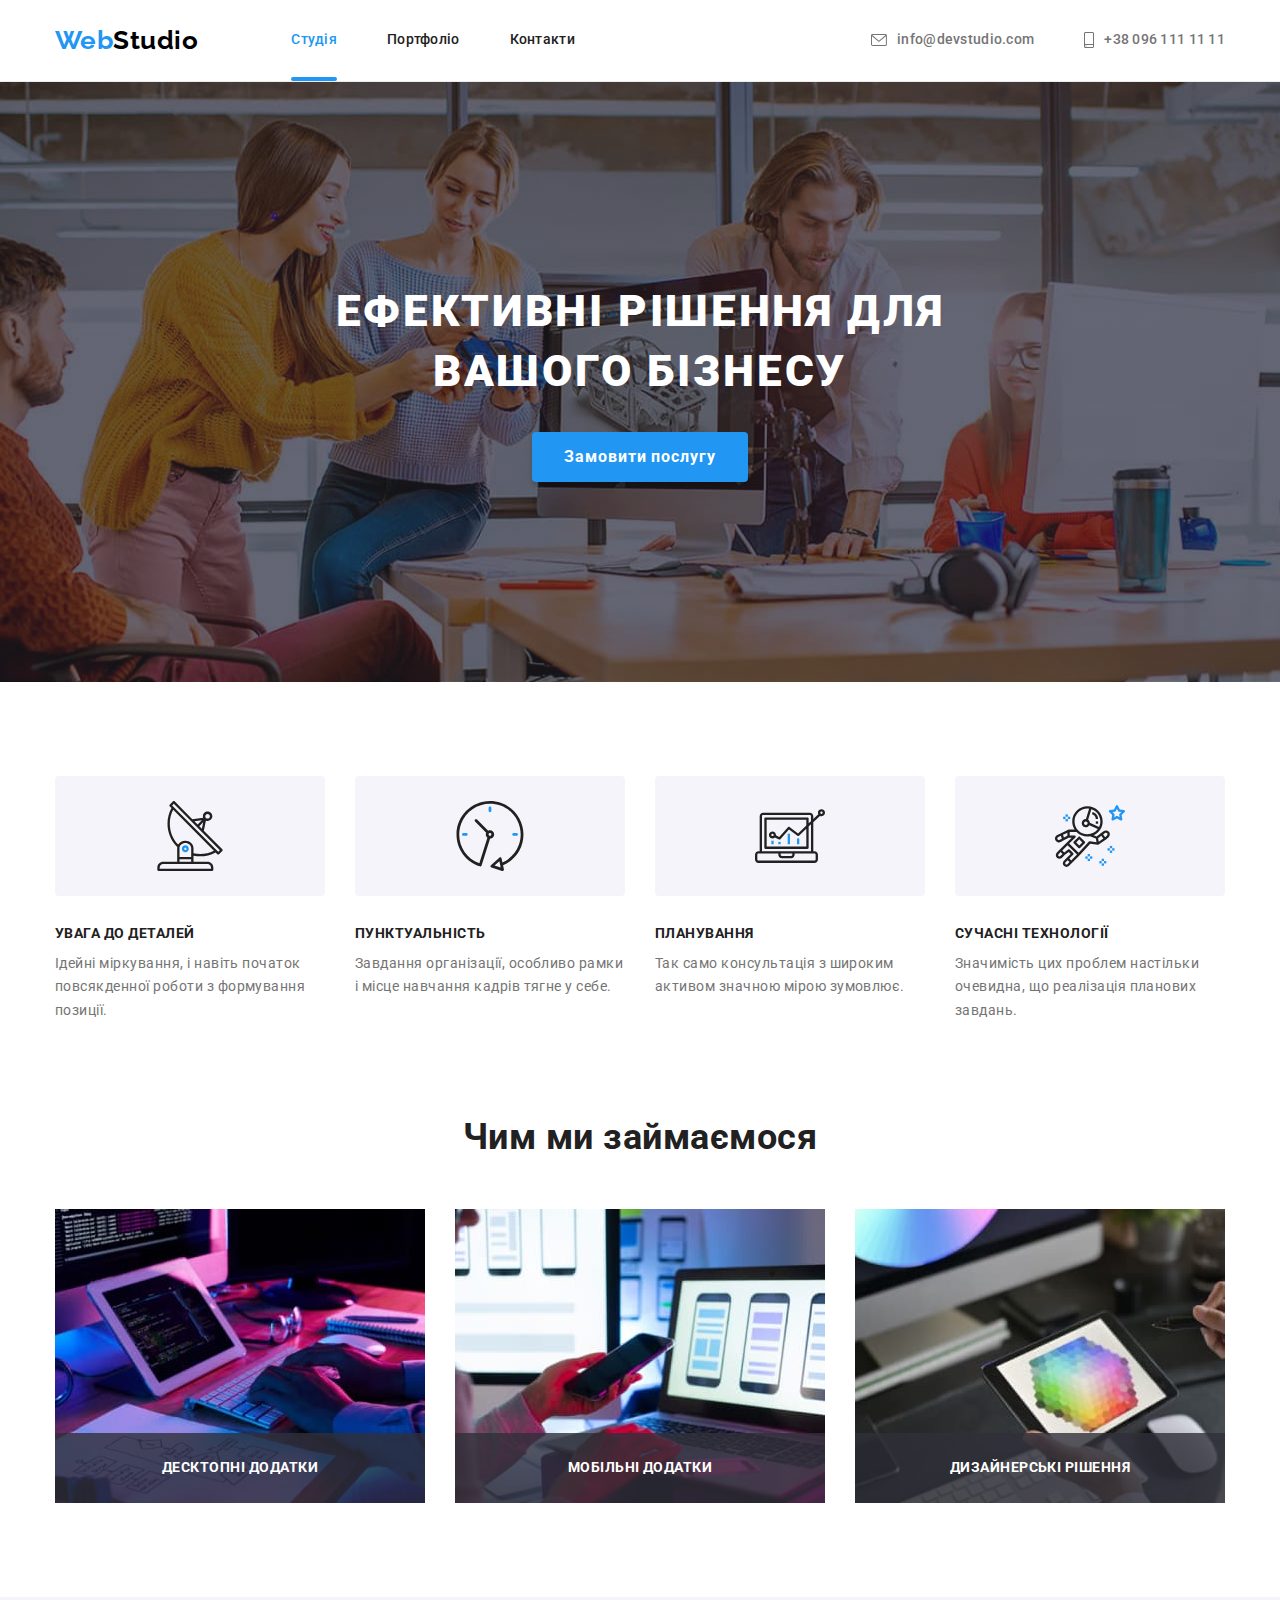
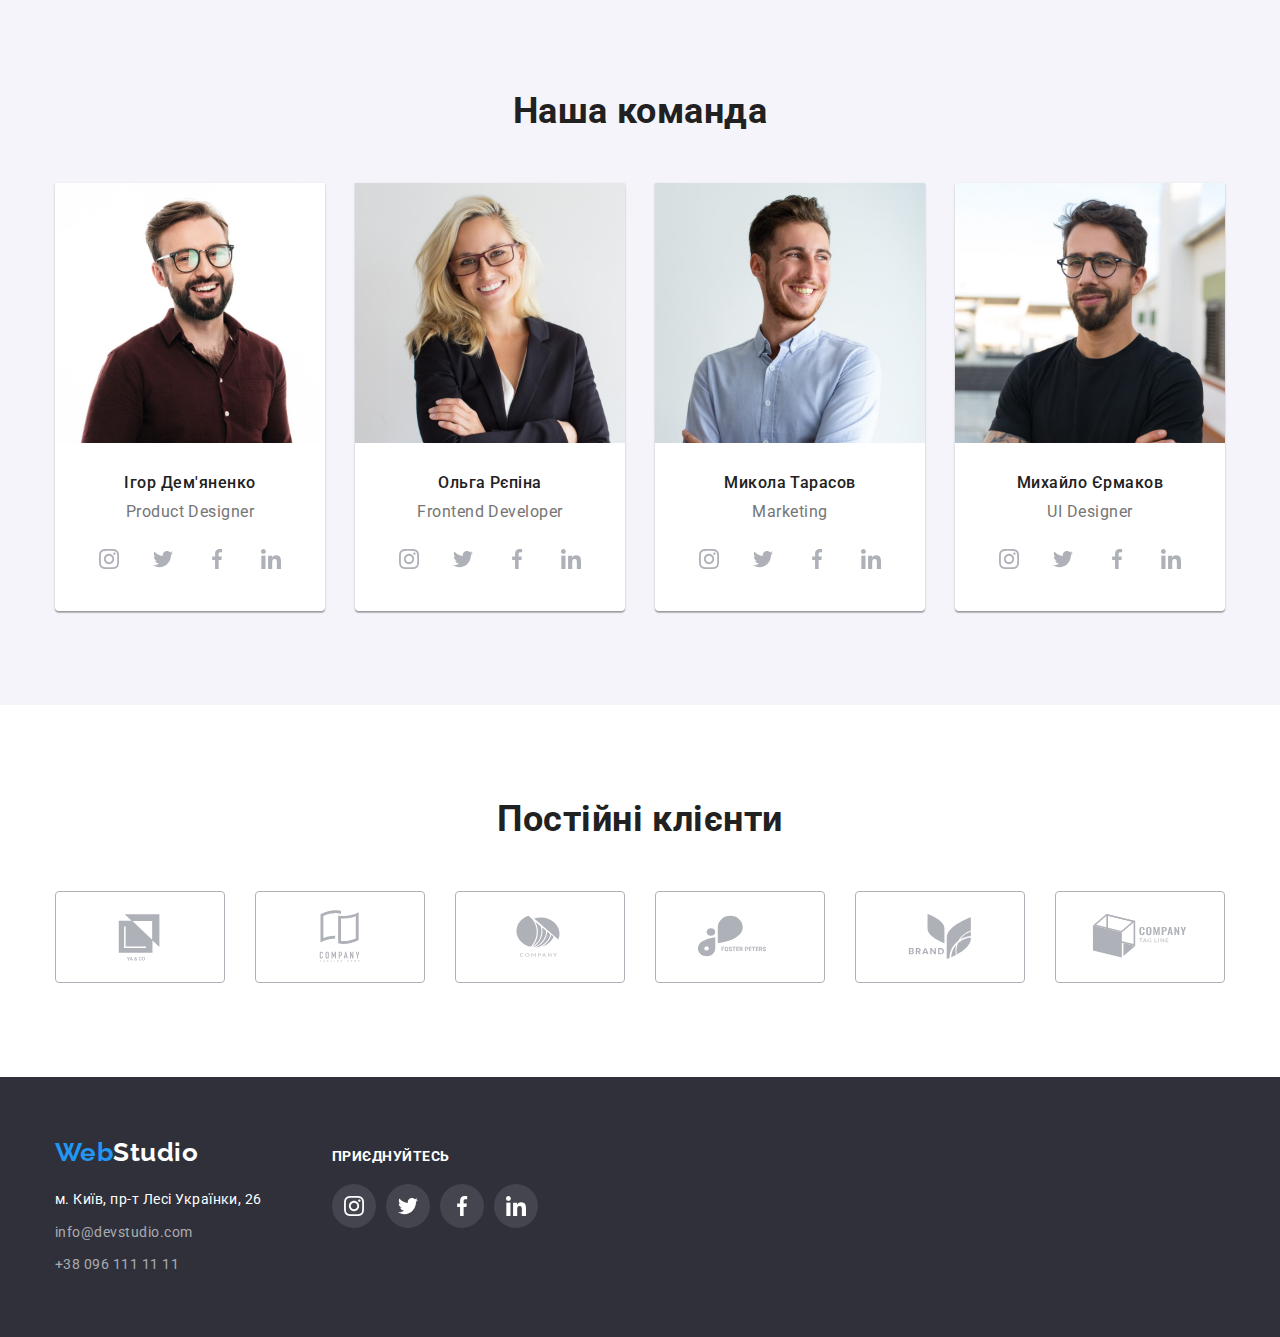
==== commit 8f18917b: "improves bug fix" ====
--- a/index.html
+++ b/index.html
@@ -75,8 +75,8 @@
     <main>
       <!--section1-hero-->
       <section class="hero">
-        <div class="container">
-          <div class="hero-wrapper">
+        <div class="hero-wrapper">
+          <div class="container">
             <h1 class="hero-title">Ефективні рішення для вашого бізнесу</h1>
             <button type="button" class="hero-button" data-modal-open>
               Замовити послугу
--- a/styles/styles.css
+++ b/styles/styles.css
@@ -177,7 +177,7 @@
 .current.nav-link::after {
   position: absolute;
   left: 0;
-  bottom: 0;
+  bottom: -1px;
 
   content: "";
 
@@ -201,7 +201,6 @@
   width: 16px;
   height: 12px;
   margin-right: 10px;
-  --color: currentColor;
 }
 
 .icon-header.telephone {
@@ -221,6 +220,7 @@
   line-height: 1.14;
   letter-spacing: 0.02em;
   color: var(--secondary-text-color);
+  fill: currentColor;
 
   transition: color var(--animation-duration) var(--animation-timing-function);
 }
@@ -235,21 +235,24 @@
 /* =====================hero-styles===================== */
 .hero {
   margin: 0 auto;
-
+  text-align: center;
   background-color: var(--hero-bg-color);
+}
+
+.hero-wrapper {
+  margin: 0 auto;
+
+  padding-top: 200px;
+  padding-bottom: 200px;
   background-image: linear-gradient(
       var(--hero-overlay-color),
       var(--hero-overlay-color)
     ),
     url(../images/main/bg.jpg);
+  background-size: cover;
   background-repeat: no-repeat;
   background-position: center;
-  background-size: cover;
-
   max-width: 1600px;
-  text-align: center;
-  padding-top: 200px;
-  padding-bottom: 200px;
 }
 
 .hero-title {
@@ -448,25 +451,20 @@
   border-radius: 50%;
   background-color: var(--main-theme-color);
   color: var(--social-list-icon-fill);
-
+  fill: currentColor;
   transition: background-color var(--animation-duration)
-    var(--animation-timing-function);
+      var(--animation-timing-function),
+    color var(--animation-duration) var(--animation-timing-function);
 }
 
 .social-list-icon {
   width: 20px;
   height: 20px;
-  --color: currentColor;
-  transition: color var(--animation-duration) var(--animation-timing-function);
 }
 
 .social-list-link:hover,
 .social-list-link:focus {
   background-color: var(--accent-color);
-}
-
-.social-list-link:hover .social-list-icon,
-.social-list-link:focus .social-list-icon {
   color: var(--main-theme-color);
 }
 /* =================/our team - styles================ */
@@ -489,24 +487,19 @@
   height: 92px;
 
   color: var(--social-list-icon-fill);
-
-  transition: border var(--animation-duration) var(--animation-timing-function);
+  fill: currentColor;
+  transition: border var(--animation-duration) var(--animation-timing-function),
+    color var(--animation-duration) var(--animation-timing-function);
 }
 
 .clients-logo-icon {
   width: 106px;
   height: 60px;
-  --color: currentColor;
-  transition: color var(--animation-duration) var(--animation-timing-function);
 }
 
 .clients-link:hover,
 .clients-link:focus {
   border: 1px solid var(--accent-color);
-}
-
-.clients-link:hover .clients-logo-icon,
-.clients-link:focus .clients-logo-icon {
   color: var(--accent-color);
 }
 
@@ -591,13 +584,13 @@
   border-radius: 50%;
   background-color: var(--footer-social-link-color);
   color: var(--main-theme-color);
+  fill: currentColor;
   transition: background-color var(--animation-duration)
     var(--animation-timing-function);
 }
 .footer-social-icon {
   width: 20px;
   height: 20px;
-  --color: currentColor;
 }
 
 .footer-social-link:hover,
@@ -617,17 +610,16 @@
   background-color: rgba(0, 0, 0, 0.2);
 
   opacity: 1;
-  scale: 1;
 
   transition: opacity var(--animation-duration) var(--animation-timing-function),
-    scale var(--animation-duration) var(--animation-timing-function);
+    visibility var(--animation-duration) var(--animation-timing-function);
 }
 
 .modal {
   position: absolute;
   top: 50%;
   left: 50%;
-  transform: translate(-50%, -50%);
+  transform: translate(-50%, -50%) scale(1);
 
   width: 528px;
   height: 581px;
@@ -636,6 +628,9 @@
   box-shadow: 0px 1px 3px rgba(0, 0, 0, 0.12), 0px 1px 1px rgba(0, 0, 0, 0.14),
     0px 2px 1px rgba(0, 0, 0, 0.2);
   border-radius: 4px;
+
+  transition: transform var(--animation-duration)
+    var(--animation-timing-function);
 }
 
 .close-modal-btn {
@@ -656,19 +651,28 @@
   border: 1px solid rgba(0, 0, 0, 0.1);
   padding: 0;
   color: var(--logo-header-color);
+  fill: currentColor;
+}
+
+.close-modal-btn:hover,
+.close-modal-btn:focus {
+  color: var(--accent-color);
 }
 
 .modal-close-icon {
   width: 18px;
   height: 18px;
-  --color: currentColor;
 }
 
 .is-hidden {
   visibility: hidden;
   opacity: 0;
   pointer-events: none;
-}
+
+  transition: opacity var(--animation-duration) var(--animation-timing-function),
+    visibility var(--animation-duration) var(--animation-timing-function);
+}
+
 /* =================/modal styles================ */
 
 /* =================portfolio.html styles================ */
@@ -759,7 +763,7 @@
   background-color: var(--portfolio-overlay-color);
   color: var(--main-theme-color);
 
-  transform: translateY(100%);
+  transform: translateY(101%);
 
   transition: transform var(--animation-duration)
     var(--animation-timing-function);
